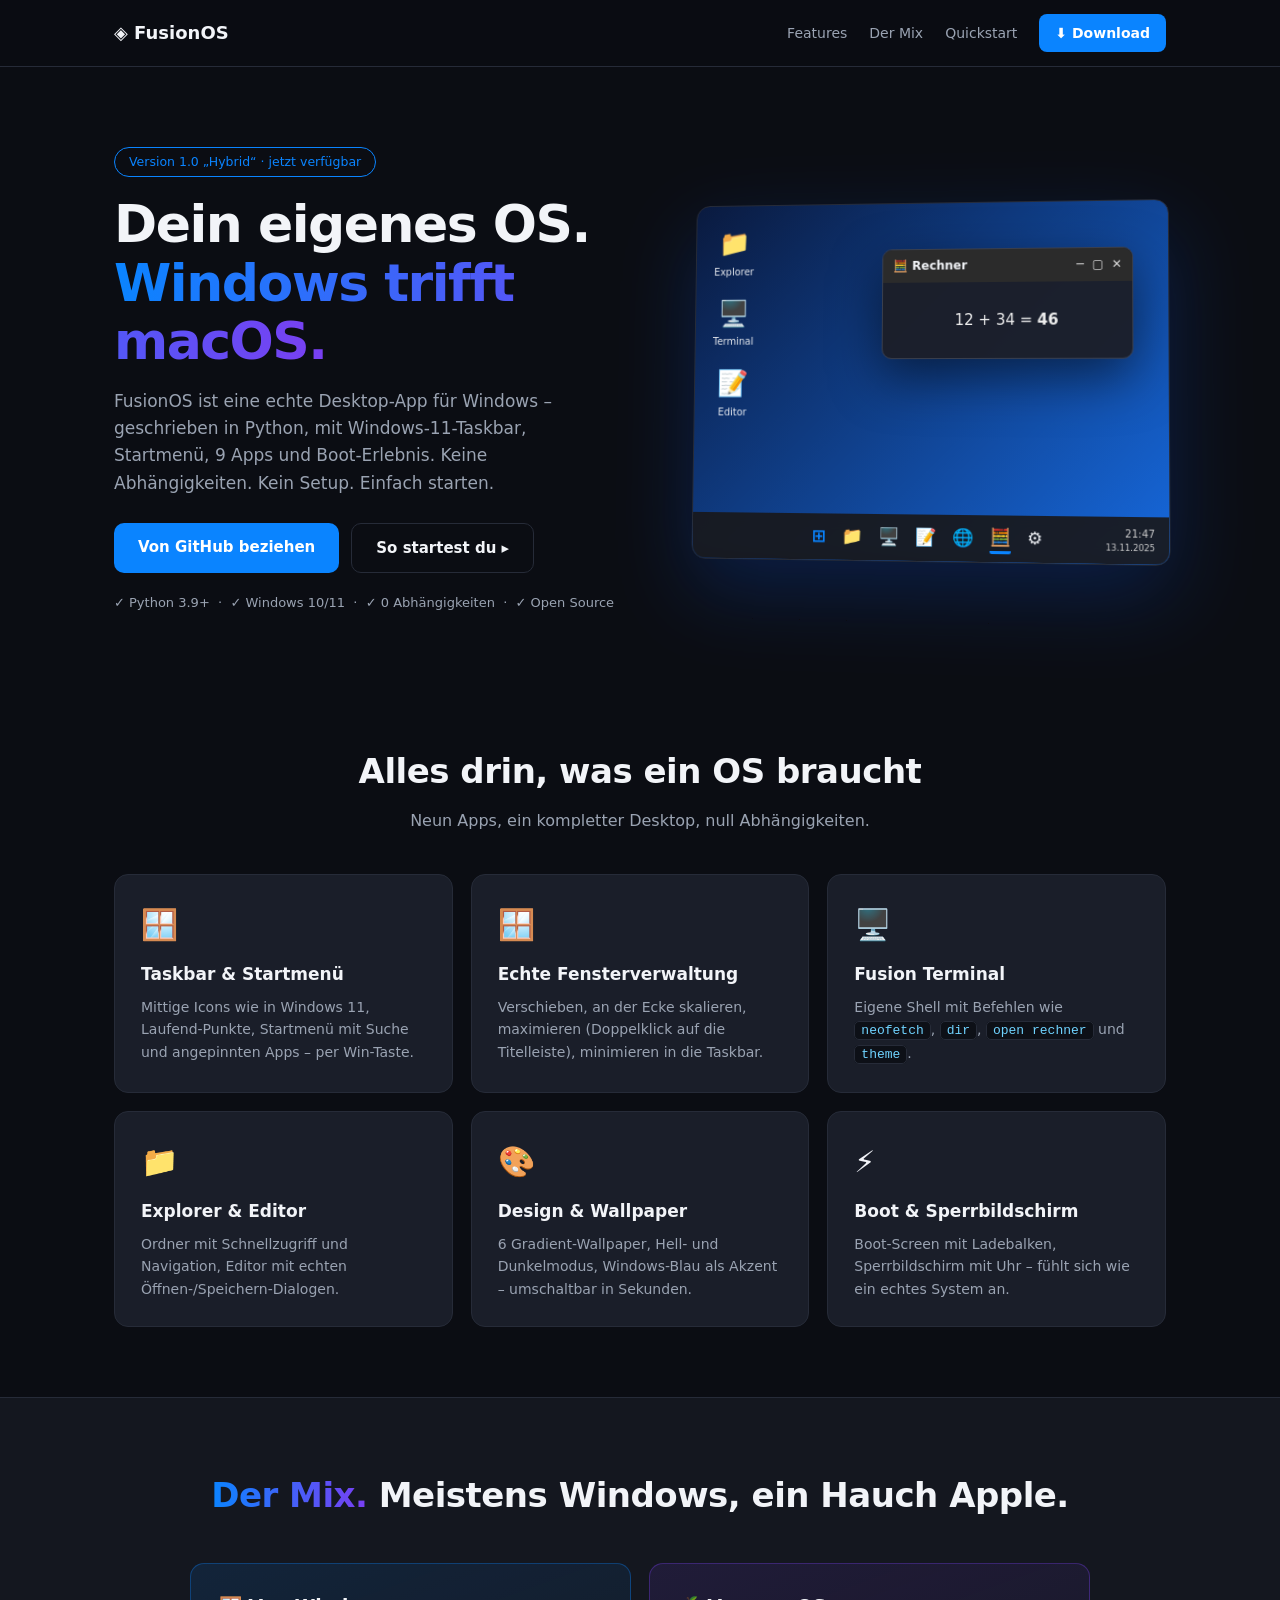
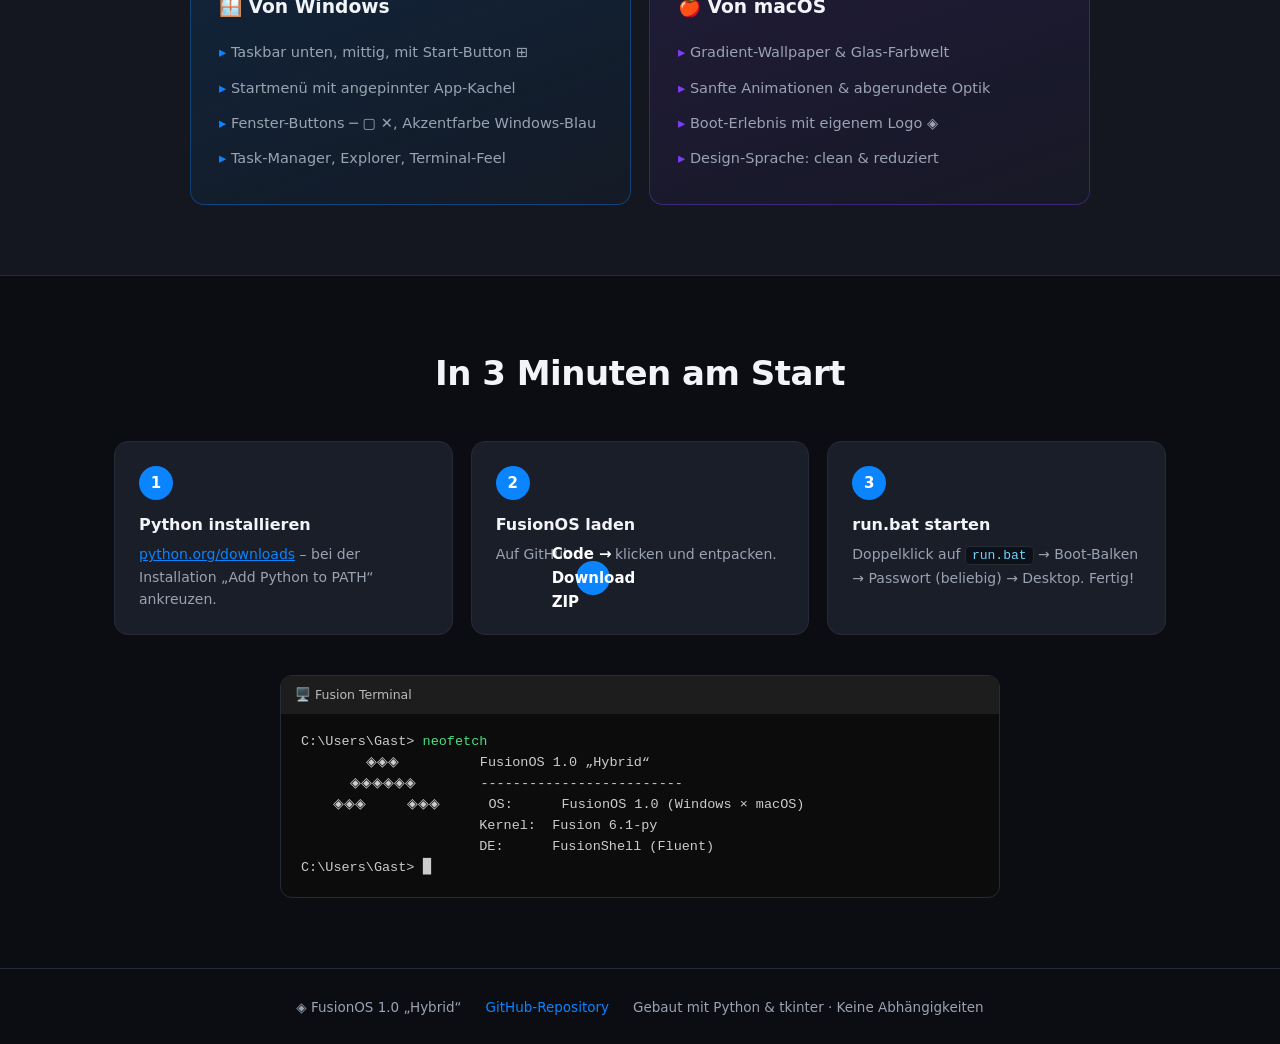
==== website/index.html @ d63529d0 "FusionOS 2.0: Native Python-Desktop-App (Windows 11 Stil) mit 9 Apps Co-authored-by: kevindepro10-co" ====
<!DOCTYPE html>
<html lang="de">
<head>
<meta charset="UTF-8">
<meta name="viewport" content="width=device-width, initial-scale=1.0">
<title>FusionOS – Dein OS. Windows trifft macOS.</title>
<meta name="description" content="FusionOS 1.0 Hybrid – dein eigenes Desktop-OS als Python-App für Windows. Windows 11 trifft macOS. Kostenlos, ohne Abhängigkeiten.">
<link rel="stylesheet" href="style.css">
<link rel="icon" href="data:image/svg+xml,<svg xmlns='http://www.w3.org/2000/svg' viewBox='0 0 100 100'><text y='.9em' font-size='90'>◈</text></svg>">
</head>
<body>

<nav>
  <div class="nav-inner">
    <span class="logo">◈ FusionOS</span>
    <div class="nav-links">
      <a href="#features">Features</a>
      <a href="#mix">Der Mix</a>
      <a href="#start">Quickstart</a>
      <a class="nav-cta" href="https://github.com/kevindepro10-cool/-FusionOS">⬇ Download</a>
    </div>
  </div>
</nav>

<header class="hero">
  <div class="hero-text">
    <div class="badge">Version 1.0 „Hybrid“ · jetzt verfügbar</div>
    <h1>Dein eigenes OS.<br><span class="gradient-text">Windows trifft macOS.</span></h1>
    <p class="sub">FusionOS ist eine echte Desktop-App für Windows – geschrieben in Python,
       mit Windows-11-Taskbar, Startmenü, 9 Apps und Boot-Erlebnis.
       Keine Abhängigkeiten. Kein Setup. Einfach starten.</p>
    <div class="cta-row">
      <a class="cta primary" href="https://github.com/kevindepro10-cool/-FusionOS">Von GitHub beziehen</a>
      <a class="cta ghost" href="#start">So startest du ▸</a>
    </div>
    <div class="hero-meta">✓ Python 3.9+ &nbsp;·&nbsp; ✓ Windows 10/11 &nbsp;·&nbsp; ✓ 0 Abhängigkeiten &nbsp;·&nbsp; ✓ Open Source</div>
  </div>

  <!-- CSS-Mockup des Desktops -->
  <div class="mockup">
    <div class="mock-desktop">
      <div class="mock-icons">
        <span>📁<i>Explorer</i></span><span>🖥️<i>Terminal</i></span><span>📝<i>Editor</i></span>
      </div>
      <div class="mock-window">
        <div class="mock-title"><b>🧮 Rechner</b><span class="mock-btns"><u>─</u><u>▢</u><u class="red">✕</u></span></div>
        <div class="mock-body">12 + 34 = <b>46</b></div>
      </div>
      <div class="mock-taskbar">
        <span class="mock-start">⊞</span>
        <span>📁</span><span>🖥️</span><span>📝</span><span>🌐</span><span class="running">🧮</span><span>⚙️</span>
        <span class="mock-clock">21:47<br><small>13.11.2025</small></span>
      </div>
    </div>
  </div>
</header>

<section id="features">
  <h2>Alles drin, was ein OS braucht</h2>
  <p class="section-sub">Neun Apps, ein kompletter Desktop, null Abhängigkeiten.</p>
  <div class="cards">
    <div class="card"><span>🪟</span><h3>Taskbar & Startmenü</h3><p>Mittige Icons wie in Windows 11, Laufend-Punkte, Startmenü mit Suche und angepinnten Apps – per Win-Taste.</p></div>
    <div class="card"><span>🪟</span><h3>Echte Fensterverwaltung</h3><p>Verschieben, an der Ecke skalieren, maximieren (Doppelklick auf die Titelleiste), minimieren in die Taskbar.</p></div>
    <div class="card"><span>🖥️</span><h3>Fusion Terminal</h3><p>Eigene Shell mit Befehlen wie <code>neofetch</code>, <code>dir</code>, <code>open rechner</code> und <code>theme</code>.</p></div>
    <div class="card"><span>📁</span><h3>Explorer & Editor</h3><p>Ordner mit Schnellzugriff und Navigation, Editor mit echten Öffnen-/Speichern-Dialogen.</p></div>
    <div class="card"><span>🎨</span><h3>Design & Wallpaper</h3><p>6 Gradient-Wallpaper, Hell- und Dunkelmodus, Windows-Blau als Akzent – umschaltbar in Sekunden.</p></div>
    <div class="card"><span>⚡</span><h3>Boot & Sperrbildschirm</h3><p>Boot-Screen mit Ladebalken, Sperrbildschirm mit Uhr – fühlt sich wie ein echtes System an.</p></div>
  </div>
</section>

<section id="mix" class="mix">
  <h2><span class="gradient-text">Der Mix.</span> Meistens Windows, ein Hauch Apple.</h2>
  <div class="mix-grid">
    <div class="mix-col win">
      <h3>🪟 Von Windows</h3>
      <ul>
        <li>Taskbar unten, mittig, mit Start-Button ⊞</li>
        <li>Startmenü mit angepinnter App-Kachel</li>
        <li>Fenster-Buttons ─ ▢ ✕, Akzentfarbe Windows-Blau</li>
        <li>Task-Manager, Explorer, Terminal-Feel</li>
      </ul>
    </div>
    <div class="mix-col mac">
      <h3>🍎 Von macOS</h3>
      <ul>
        <li>Gradient-Wallpaper & Glas-Farbwelt</li>
        <li>Sanfte Animationen & abgerundete Optik</li>
        <li>Boot-Erlebnis mit eigenem Logo ◈</li>
        <li>Design-Sprache: clean & reduziert</li>
      </ul>
    </div>
  </div>
</section>

<section id="start">
  <h2>In 3 Minuten am Start</h2>
  <div class="steps">
    <div class="step"><b>1</b><h3>Python installieren</h3><p><a href="https://www.python.org/downloads/">python.org/downloads</a> – bei der Installation „Add Python to PATH“ ankreuzen.</p></div>
    <div class="step"><b>2</b><h3>FusionOS laden</h3><p>Auf GitHub <b>Code → Download ZIP</b> klicken und entpacken.</p></div>
    <div class="step"><b>3</b><h3>run.bat starten</h3><p>Doppelklick auf <code>run.bat</code> → Boot-Balken → Passwort (beliebig) → Desktop. Fertig!</p></div>
  </div>
  <div class="terminal-demo">
    <div class="td-title">🖥️ Fusion Terminal</div>
    <pre>C:\Users\Gast&gt; <span class="green">neofetch</span>
        ◈◈◈          FusionOS 1.0 „Hybrid“
      ◈◈◈◈◈◈        -------------------------
    ◈◈◈     ◈◈◈      OS:      FusionOS 1.0 (Windows × macOS)
                      Kernel:  Fusion 6.1-py
                      DE:      FusionShell (Fluent)
C:\Users\Gast&gt; <span class="cursor">▊</span></pre>
  </div>
</section>

<footer>
  <span>◈ FusionOS 1.0 „Hybrid“</span>
  <a href="https://github.com/kevindepro10-cool/-FusionOS">GitHub-Repository</a>
  <span>Gebaut mit Python & tkinter · Keine Abhängigkeiten</span>
</footer>

</body>
</html>
---- website/style.css ----
/* FusionOS – Vorstell-Webseite */

:root {
  --accent: #0a84ff;
  --accent2: #7a3ff2;
  --bg: #0b0d13;
  --panel: #14171f;
  --card: #1a1e29;
  --text: #f2f4f8;
  --dim: #9aa3b2;
  --border: #262b38;
}

* { margin: 0; padding: 0; box-sizing: border-box; }

html { scroll-behavior: smooth; }

body {
  font-family: "Segoe UI", system-ui, sans-serif;
  background: var(--bg);
  color: var(--text);
  line-height: 1.6;
}

h2 { font-size: 34px; text-align: center; letter-spacing: -0.5px; }
.gradient-text {
  background: linear-gradient(90deg, var(--accent), var(--accent2));
  -webkit-background-clip: text; background-clip: text; color: transparent;
}

/* ---------- Nav ---------- */
nav {
  position: sticky; top: 0; z-index: 50;
  background: rgba(11, 13, 19, 0.85); backdrop-filter: blur(14px);
  border-bottom: 1px solid var(--border);
}
.nav-inner {
  max-width: 1100px; margin: 0 auto; padding: 14px 24px;
  display: flex; align-items: center; justify-content: space-between;
}
.logo { font-weight: 700; font-size: 18px; }
.nav-links { display: flex; gap: 22px; align-items: center; }
.nav-links a { color: var(--dim); text-decoration: none; font-size: 14px; }
.nav-links a:hover { color: var(--text); }
.nav-cta {
  background: var(--accent); color: #fff !important;
  padding: 8px 16px; border-radius: 8px; font-weight: 600;
}

/* ---------- Hero ---------- */
.hero {
  max-width: 1100px; margin: 0 auto; padding: 80px 24px 60px;
  display: grid; grid-template-columns: 1.1fr 1fr; gap: 48px; align-items: center;
}
.badge {
  display: inline-block; font-size: 12.5px; color: var(--accent);
  border: 1px solid var(--accent); border-radius: 999px; padding: 4px 14px; margin-bottom: 18px;
}
.hero h1 { font-size: 52px; line-height: 1.12; letter-spacing: -1.5px; }
.sub { color: var(--dim); margin: 18px 0 26px; font-size: 17px; max-width: 480px; }
.cta-row { display: flex; gap: 12px; flex-wrap: wrap; }
.cta {
  padding: 12px 24px; border-radius: 10px; text-decoration: none;
  font-weight: 600; font-size: 15px;
}
.cta.primary { background: var(--accent); color: #fff; }
.cta.primary:hover { filter: brightness(1.12); }
.cta.ghost { border: 1px solid var(--border); color: var(--text); }
.cta.ghost:hover { background: var(--card); }
.hero-meta { margin-top: 20px; color: var(--dim); font-size: 13px; }

/* ---------- Desktop-Mockup ---------- */
.mockup { perspective: 1200px; }
.mock-desktop {
  position: relative; height: 360px; border-radius: 14px; overflow: hidden;
  background: linear-gradient(135deg, #0a1a3f, #1668dc);
  border: 1px solid var(--border);
  box-shadow: 0 30px 80px rgba(10, 60, 160, 0.35);
  transform: rotateY(-6deg) rotateX(3deg);
}
.mock-icons { position: absolute; top: 18px; left: 18px; display: flex; flex-direction: column; gap: 14px; }
.mock-icons span { font-size: 26px; text-align: center; }
.mock-icons i { display: block; font-style: normal; font-size: 10px; color: #fff; opacity: 0.9; }
.mock-window {
  position: absolute; top: 46px; right: 34px; width: 250px;
  background: rgba(28, 30, 40, 0.95); border: 1px solid #3a3f4d; border-radius: 10px;
  box-shadow: 0 18px 50px rgba(0, 0, 0, 0.5); overflow: hidden;
}
.mock-title {
  display: flex; justify-content: space-between; align-items: center;
  background: #2b2b2b; padding: 7px 10px; font-size: 12px;
}
.mock-btns u { text-decoration: none; margin-left: 8px; color: #ddd; }
.mock-btns .red:hover { color: #ff5f57; }
.mock-body { padding: 26px 14px; color: #eee; font-size: 15px; text-align: center; }
.mock-taskbar {
  position: absolute; bottom: 0; left: 0; right: 0; height: 46px;
  background: rgba(24, 24, 28, 0.92); backdrop-filter: blur(8px);
  display: flex; align-items: center; justify-content: center; gap: 16px;
  font-size: 17px;
}
.mock-start { color: var(--accent); font-weight: 700; }
.mock-taskbar .running { border-bottom: 3px solid var(--accent); border-radius: 2px; }
.mock-clock { position: absolute; right: 14px; font-size: 10px; color: #ccc; text-align: right; line-height: 1.3; }

/* ---------- Features ---------- */
section { max-width: 1100px; margin: 0 auto; padding: 70px 24px; }
.section-sub { text-align: center; color: var(--dim); margin: 10px 0 40px; }
.cards { display: grid; grid-template-columns: repeat(3, 1fr); gap: 18px; }
.card {
  background: var(--card); border: 1px solid var(--border); border-radius: 14px;
  padding: 26px; transition: transform 0.18s, border-color 0.18s;
}
.card:hover { transform: translateY(-4px); border-color: var(--accent); }
.card span { font-size: 30px; }
.card h3 { margin: 12px 0 8px; font-size: 17px; }
.card p { color: var(--dim); font-size: 14px; }
.card code, .step code, .terminal-demo code {
  background: #0d1017; border: 1px solid var(--border); border-radius: 5px;
  padding: 1px 6px; font-family: Consolas, monospace; font-size: 13px; color: #6fd3ff;
}

/* ---------- Mix ---------- */
.mix { background: var(--panel); border-block: 1px solid var(--border); max-width: none; }
.mix h2 { margin-bottom: 40px; }
.mix-grid { display: grid; grid-template-columns: 1fr 1fr; gap: 18px; max-width: 900px; margin: 0 auto; }
.mix-col { border-radius: 14px; padding: 28px; }
.mix-col.win { background: linear-gradient(160deg, rgba(10, 132, 255, 0.12), rgba(10, 132, 255, 0.03)); border: 1px solid rgba(10, 132, 255, 0.35); }
.mix-col.mac { background: linear-gradient(160deg, rgba(122, 63, 242, 0.12), rgba(122, 63, 242, 0.03)); border: 1px solid rgba(122, 63, 242, 0.35); }
.mix-col h3 { margin-bottom: 14px; }
.mix-col ul { list-style: none; }
.mix-col li { padding: 6px 0; color: var(--dim); font-size: 14.5px; }
.mix-col li::before { content: "▸ "; color: var(--accent); }
.mix-col.mac li::before { color: var(--accent2); }

/* ---------- Quickstart ---------- */
.steps { display: grid; grid-template-columns: repeat(3, 1fr); gap: 18px; margin: 40px 0; }
.step { background: var(--card); border: 1px solid var(--border); border-radius: 14px; padding: 24px; }
.step b {
  display: inline-flex; width: 34px; height: 34px; border-radius: 50%;
  background: var(--accent); color: #fff; align-items: center; justify-content: center;
  font-size: 15px; margin-bottom: 12px;
}
.step h3 { font-size: 16px; margin-bottom: 6px; }
.step p { color: var(--dim); font-size: 14px; }
.step a { color: var(--accent); }

.terminal-demo {
  background: #0c0c0c; border: 1px solid var(--border); border-radius: 12px;
  overflow: hidden; max-width: 720px; margin: 0 auto;
}
.td-title { background: #1d1d1d; padding: 9px 14px; font-size: 12.5px; color: #bbb; }
.terminal-demo pre {
  padding: 18px 20px; font-family: Consolas, monospace; font-size: 13.5px;
  color: #ccc; line-height: 1.55; overflow-x: auto;
}
.green { color: #4ade80; }
.cursor { animation: blink 1s steps(1) infinite; }
@keyframes blink { 50% { opacity: 0; } }

/* ---------- Footer ---------- */
footer {
  border-top: 1px solid var(--border); padding: 28px 24px;
  display: flex; gap: 24px; justify-content: center; flex-wrap: wrap;
  color: var(--dim); font-size: 13.5px;
}
footer a { color: var(--accent); text-decoration: none; }

@media (max-width: 900px) {
  .hero { grid-template-columns: 1fr; padding-top: 50px; }
  .hero h1 { font-size: 38px; }
  .cards, .steps { grid-template-columns: 1fr; }
  .mix-grid { grid-template-columns: 1fr; }
  .mock-desktop { transform: none; }
}
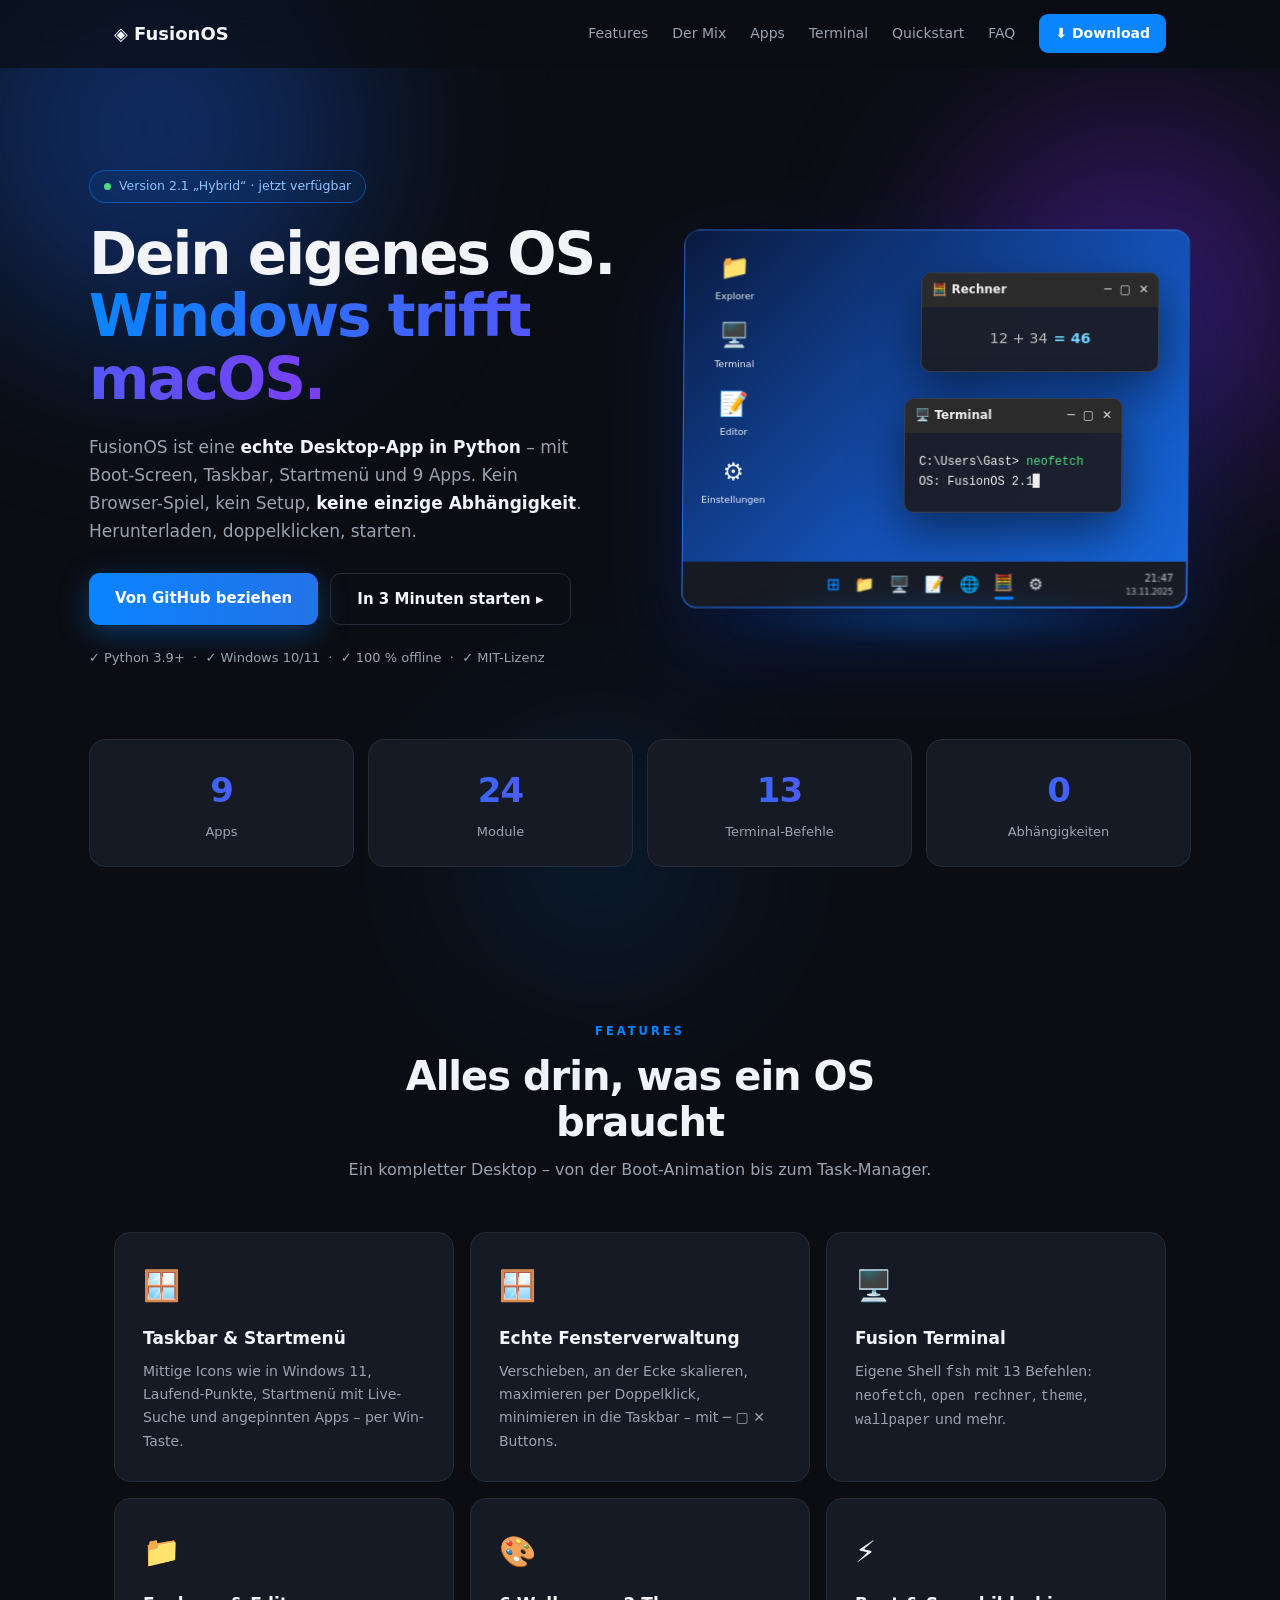
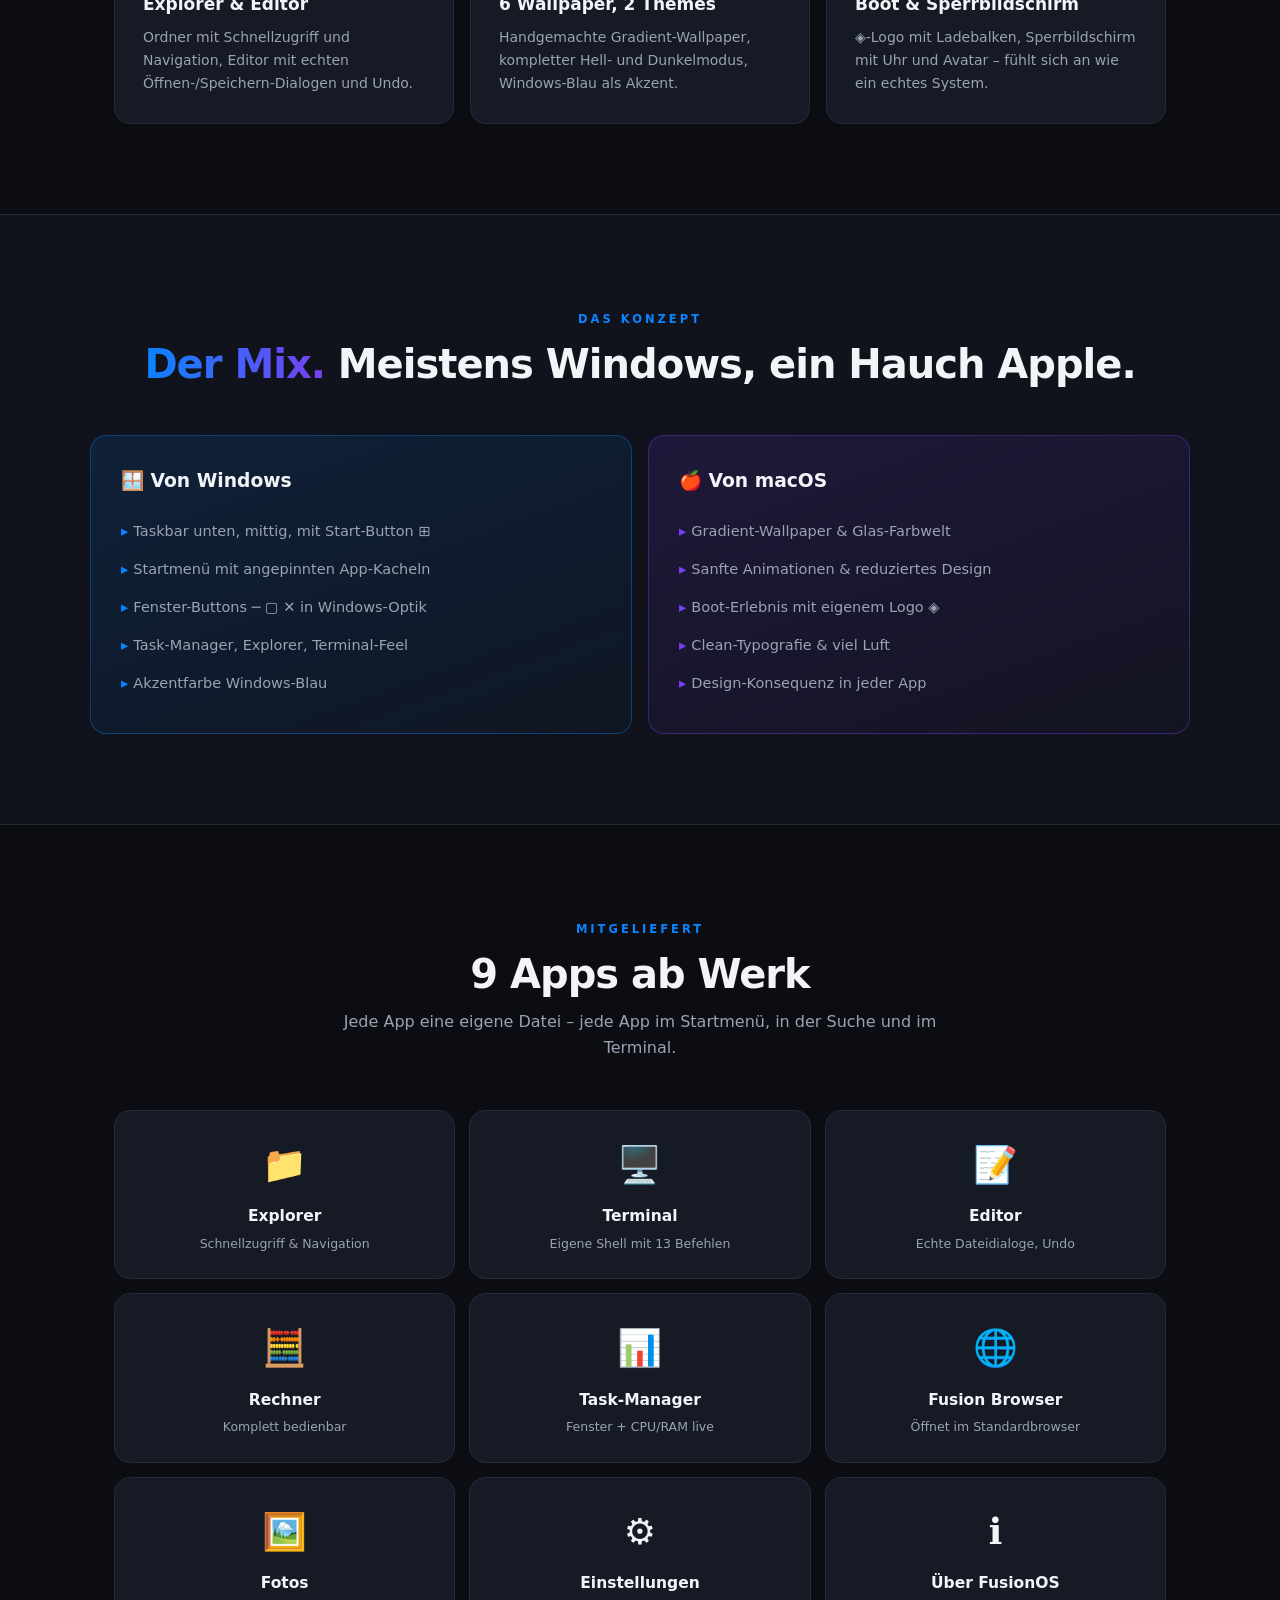
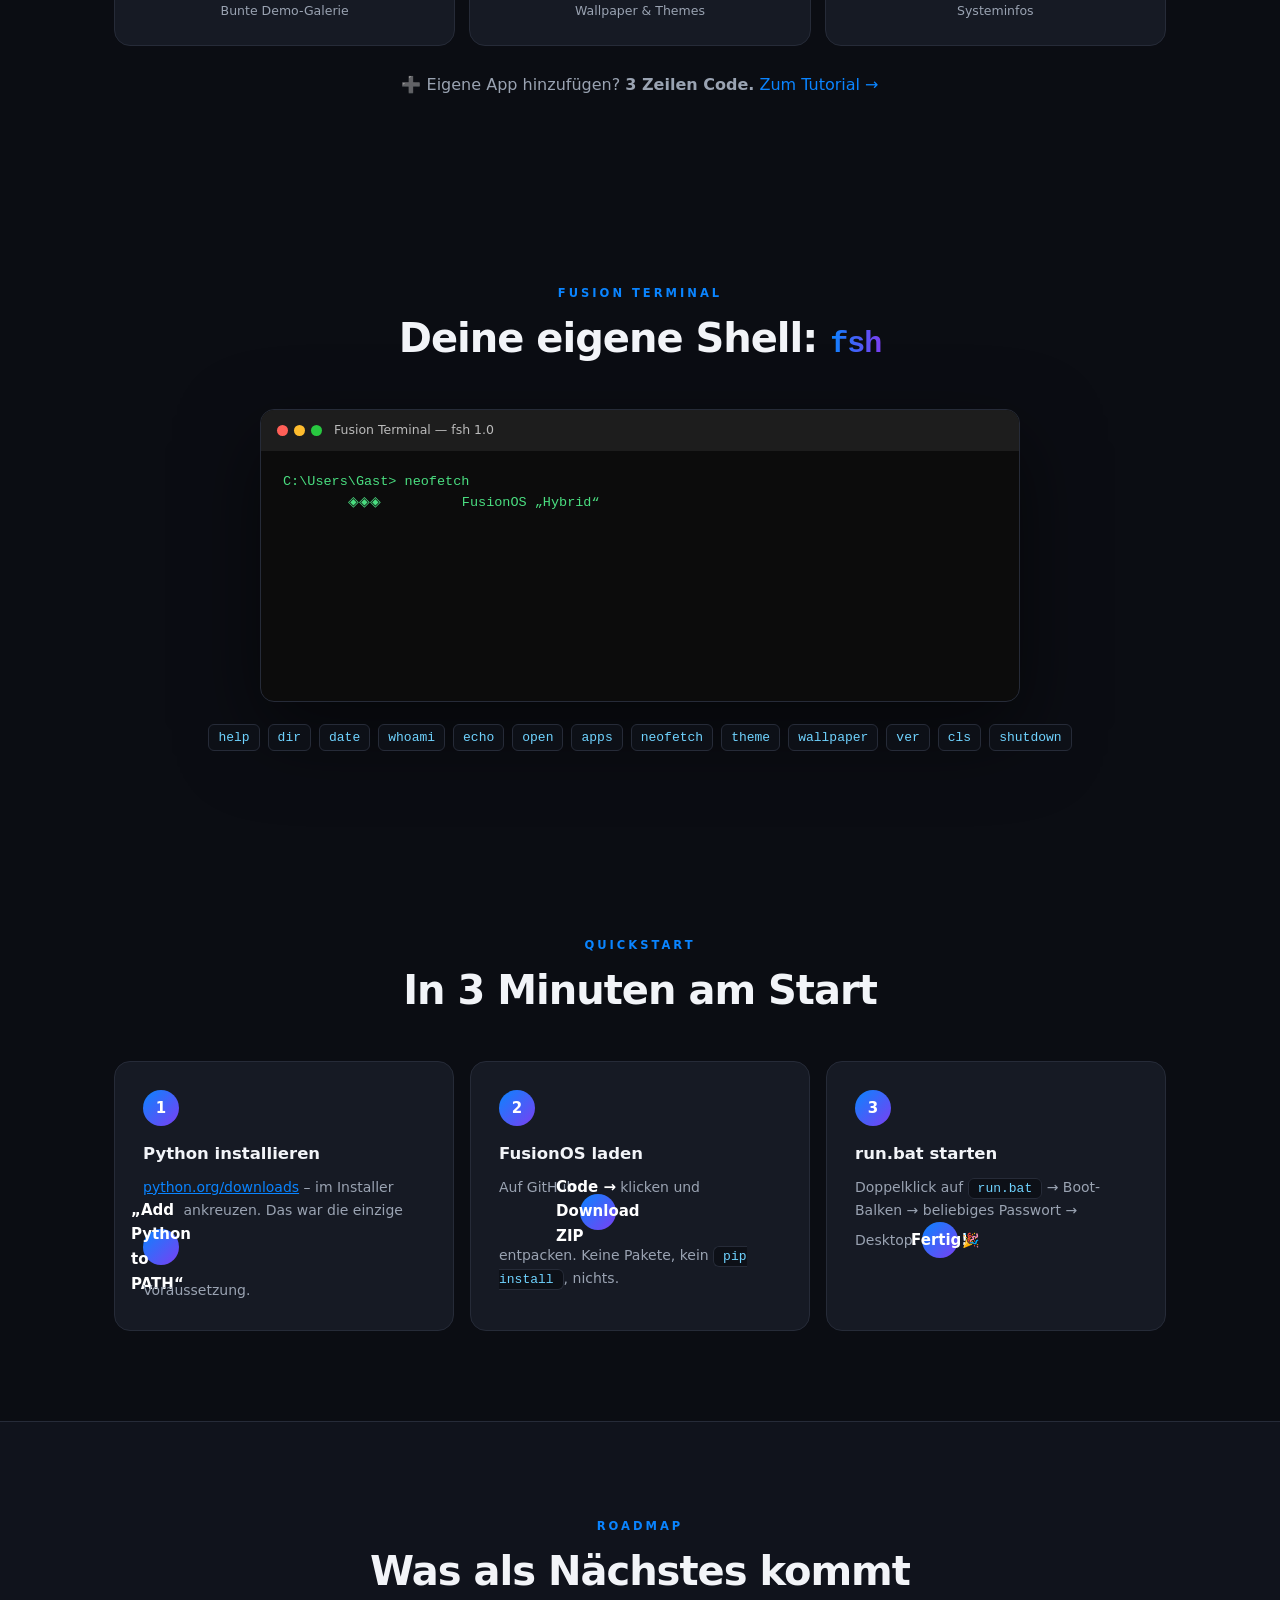
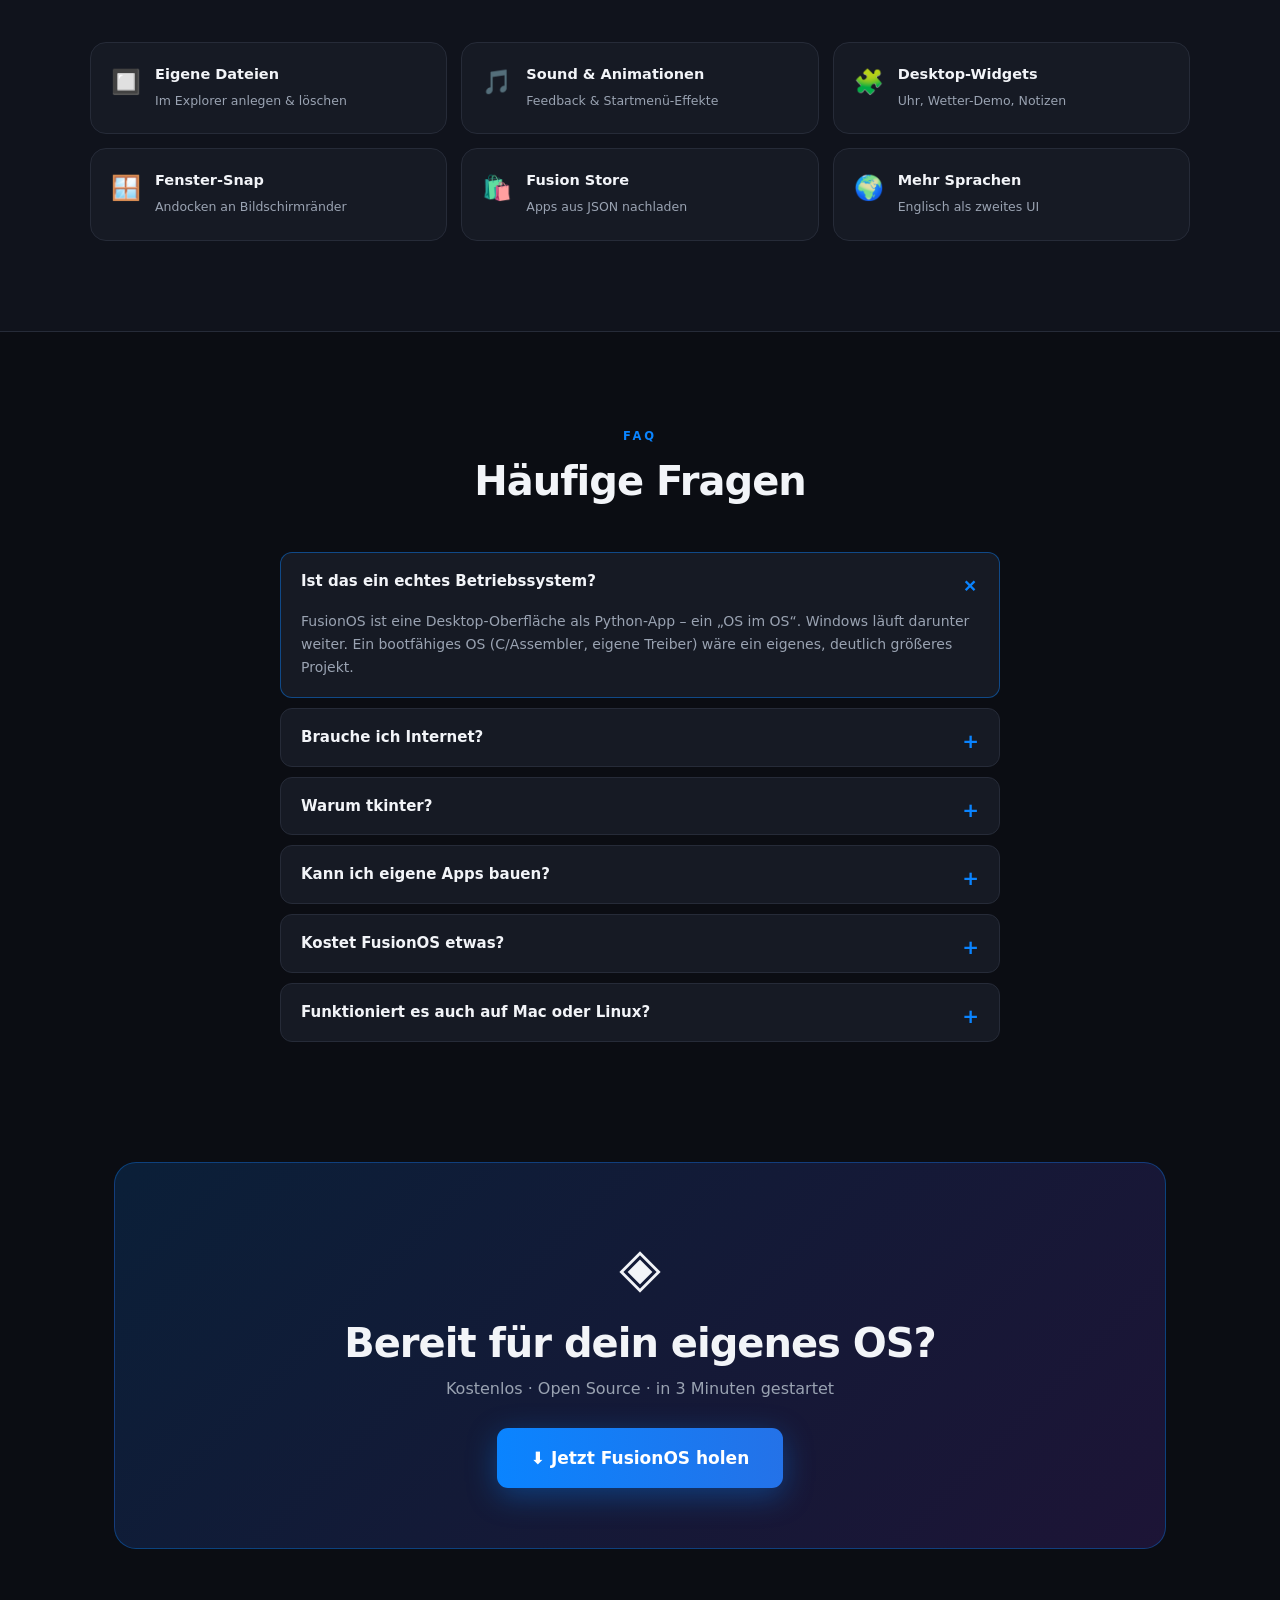
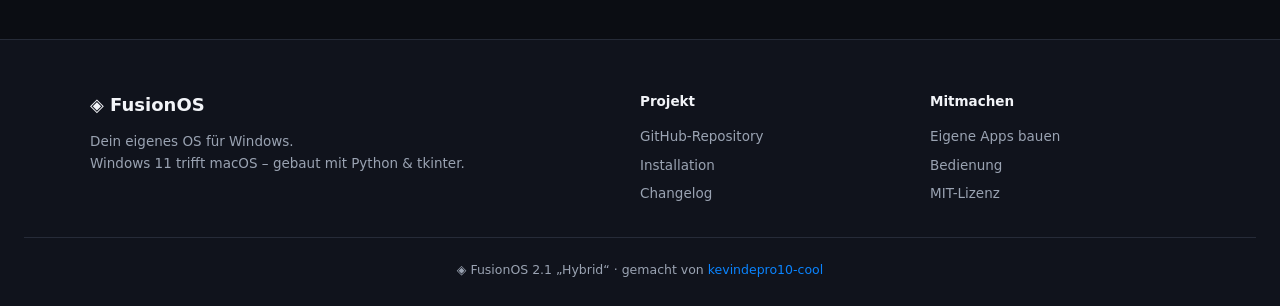
==== commit 2dcbe1e5: "Website 2.0: Animierte Landing-Page mit Terminal-Tipp-Effekt, App-Galerie, Roadmap, FAQ & Mobile-Men" ====
--- a/website/index.html
+++ b/website/index.html
@@ -4,118 +4,261 @@
 <meta charset="UTF-8">
 <meta name="viewport" content="width=device-width, initial-scale=1.0">
 <title>FusionOS – Dein OS. Windows trifft macOS.</title>
-<meta name="description" content="FusionOS 1.0 Hybrid – dein eigenes Desktop-OS als Python-App für Windows. Windows 11 trifft macOS. Kostenlos, ohne Abhängigkeiten.">
+<meta name="description" content="FusionOS 2.1 Hybrid – dein eigenes Desktop-OS als Python-App für Windows. Windows 11 trifft macOS. 9 Apps, 0 Abhängigkeiten, Open Source.">
+<meta property="og:title" content="FusionOS – Dein OS. Windows trifft macOS.">
+<meta property="og:description" content="Echte Desktop-App in Python: Boot-Screen, Taskbar, Startmenü, 9 Apps. Keine Abhängigkeiten.">
+<meta property="og:type" content="website">
 <link rel="stylesheet" href="style.css">
 <link rel="icon" href="data:image/svg+xml,<svg xmlns='http://www.w3.org/2000/svg' viewBox='0 0 100 100'><text y='.9em' font-size='90'>◈</text></svg>">
 </head>
 <body>
 
-<nav>
+<!-- ================= NAV ================= -->
+<nav id="nav">
   <div class="nav-inner">
-    <span class="logo">◈ FusionOS</span>
-    <div class="nav-links">
+    <a class="logo" href="#top">◈ FusionOS</a>
+    <div class="nav-links" id="nav-links">
       <a href="#features">Features</a>
       <a href="#mix">Der Mix</a>
+      <a href="#apps">Apps</a>
+      <a href="#terminal">Terminal</a>
       <a href="#start">Quickstart</a>
-      <a class="nav-cta" href="https://github.com/kevindepro10-cool/-FusionOS">⬇ Download</a>
-    </div>
+      <a href="#faq">FAQ</a>
+      <a class="nav-cta" href="https://github.com/kevindepro10-cool/FusionOS">⬇ Download</a>
+    </div>
+    <button class="burger" id="burger" aria-label="Menü"><span></span><span></span><span></span></button>
   </div>
 </nav>
 
-<header class="hero">
-  <div class="hero-text">
-    <div class="badge">Version 1.0 „Hybrid“ · jetzt verfügbar</div>
-    <h1>Dein eigenes OS.<br><span class="gradient-text">Windows trifft macOS.</span></h1>
-    <p class="sub">FusionOS ist eine echte Desktop-App für Windows – geschrieben in Python,
-       mit Windows-11-Taskbar, Startmenü, 9 Apps und Boot-Erlebnis.
-       Keine Abhängigkeiten. Kein Setup. Einfach starten.</p>
-    <div class="cta-row">
-      <a class="cta primary" href="https://github.com/kevindepro10-cool/-FusionOS">Von GitHub beziehen</a>
-      <a class="cta ghost" href="#start">So startest du ▸</a>
-    </div>
-    <div class="hero-meta">✓ Python 3.9+ &nbsp;·&nbsp; ✓ Windows 10/11 &nbsp;·&nbsp; ✓ 0 Abhängigkeiten &nbsp;·&nbsp; ✓ Open Source</div>
-  </div>
-
-  <!-- CSS-Mockup des Desktops -->
-  <div class="mockup">
-    <div class="mock-desktop">
-      <div class="mock-icons">
-        <span>📁<i>Explorer</i></span><span>🖥️<i>Terminal</i></span><span>📝<i>Editor</i></span>
+<!-- ================= HERO ================= -->
+<header class="hero" id="top">
+  <div class="orb orb-1"></div>
+  <div class="orb orb-2"></div>
+  <div class="orb orb-3"></div>
+  <div class="hero-grid">
+    <div class="hero-text">
+      <div class="badge"><span class="badge-dot"></span> Version 2.1 „Hybrid“ · jetzt verfügbar</div>
+      <h1>Dein eigenes OS.<br><span class="gradient-text">Windows trifft macOS.</span></h1>
+      <p class="sub">FusionOS ist eine <b>echte Desktop-App in Python</b> – mit Boot-Screen,
+         Taskbar, Startmenü und 9 Apps. Kein Browser-Spiel, kein Setup,
+         <b>keine einzige Abhängigkeit</b>. Herunterladen, doppelklicken, starten.</p>
+      <div class="cta-row">
+        <a class="cta primary" href="https://github.com/kevindepro10-cool/FusionOS">Von GitHub beziehen</a>
+        <a class="cta ghost" href="#start">In 3 Minuten starten ▸</a>
       </div>
-      <div class="mock-window">
-        <div class="mock-title"><b>🧮 Rechner</b><span class="mock-btns"><u>─</u><u>▢</u><u class="red">✕</u></span></div>
-        <div class="mock-body">12 + 34 = <b>46</b></div>
+      <div class="hero-meta">✓ Python 3.9+ &nbsp;·&nbsp; ✓ Windows 10/11 &nbsp;·&nbsp; ✓ 100 % offline &nbsp;·&nbsp; ✓ MIT-Lizenz</div>
+    </div>
+
+    <div class="hero-visual">
+      <div class="mock-desktop tilt">
+        <div class="mock-icons">
+          <span>📁<i>Explorer</i></span><span>🖥️<i>Terminal</i></span><span>📝<i>Editor</i></span><span>⚙️<i>Einstellungen</i></span>
+        </div>
+        <div class="mock-window mw-1">
+          <div class="mock-title"><b>🧮 Rechner</b><span class="mock-btns"><u>─</u><u>▢</u><u class="red">✕</u></span></div>
+          <div class="mock-body"><span class="mock-num">12 + 34</span><b class="mock-result">= 46</b></div>
+        </div>
+        <div class="mock-window mw-2">
+          <div class="mock-title"><b>🖥️ Terminal</b><span class="mock-btns"><u>─</u><u>▢</u><u class="red">✕</u></span></div>
+          <div class="mock-body mono">C:\Users\Gast&gt; <span class="green">neofetch</span><br>OS: FusionOS 2.1<span class="cursor">▊</span></div>
+        </div>
+        <div class="mock-taskbar">
+          <span class="mock-start">⊞</span>
+          <span>📁</span><span>🖥️</span><span>📝</span><span>🌐</span><span class="running">🧮</span><span>⚙️</span>
+          <span class="mock-clock">21:47<br><small>13.11.2025</small></span>
+        </div>
       </div>
-      <div class="mock-taskbar">
-        <span class="mock-start">⊞</span>
-        <span>📁</span><span>🖥️</span><span>📝</span><span>🌐</span><span class="running">🧮</span><span>⚙️</span>
-        <span class="mock-clock">21:47<br><small>13.11.2025</small></span>
-      </div>
-    </div>
+      <div class="mock-shadow"></div>
+    </div>
+  </div>
+
+  <div class="stats reveal">
+    <div class="stat"><b data-count="9">0</b><span>Apps</span></div>
+    <div class="stat"><b data-count="24">0</b><span>Module</span></div>
+    <div class="stat"><b data-count="13">0</b><span>Terminal-Befehle</span></div>
+    <div class="stat"><b>0</b><span>Abhängigkeiten</span></div>
   </div>
 </header>
 
+<!-- ================= FEATURES ================= -->
 <section id="features">
-  <h2>Alles drin, was ein OS braucht</h2>
-  <p class="section-sub">Neun Apps, ein kompletter Desktop, null Abhängigkeiten.</p>
+  <div class="section-head reveal">
+    <div class="kicker">FEATURES</div>
+    <h2>Alles drin, was ein OS braucht</h2>
+    <p>Ein kompletter Desktop – von der Boot-Animation bis zum Task-Manager.</p>
+  </div>
   <div class="cards">
-    <div class="card"><span>🪟</span><h3>Taskbar & Startmenü</h3><p>Mittige Icons wie in Windows 11, Laufend-Punkte, Startmenü mit Suche und angepinnten Apps – per Win-Taste.</p></div>
-    <div class="card"><span>🪟</span><h3>Echte Fensterverwaltung</h3><p>Verschieben, an der Ecke skalieren, maximieren (Doppelklick auf die Titelleiste), minimieren in die Taskbar.</p></div>
-    <div class="card"><span>🖥️</span><h3>Fusion Terminal</h3><p>Eigene Shell mit Befehlen wie <code>neofetch</code>, <code>dir</code>, <code>open rechner</code> und <code>theme</code>.</p></div>
-    <div class="card"><span>📁</span><h3>Explorer & Editor</h3><p>Ordner mit Schnellzugriff und Navigation, Editor mit echten Öffnen-/Speichern-Dialogen.</p></div>
-    <div class="card"><span>🎨</span><h3>Design & Wallpaper</h3><p>6 Gradient-Wallpaper, Hell- und Dunkelmodus, Windows-Blau als Akzent – umschaltbar in Sekunden.</p></div>
-    <div class="card"><span>⚡</span><h3>Boot & Sperrbildschirm</h3><p>Boot-Screen mit Ladebalken, Sperrbildschirm mit Uhr – fühlt sich wie ein echtes System an.</p></div>
-  </div>
-</section>
-
+    <div class="card reveal"><span>🪟</span><h3>Taskbar & Startmenü</h3><p>Mittige Icons wie in Windows 11, Laufend-Punkte, Startmenü mit Live-Suche und angepinnten Apps – per Win-Taste.</p></div>
+    <div class="card reveal"><span>🪟</span><h3>Echte Fensterverwaltung</h3><p>Verschieben, an der Ecke skalieren, maximieren per Doppelklick, minimieren in die Taskbar – mit ─ ▢ ✕ Buttons.</p></div>
+    <div class="card reveal"><span>🖥️</span><h3>Fusion Terminal</h3><p>Eigene Shell <code>fsh</code> mit 13 Befehlen: <code>neofetch</code>, <code>open rechner</code>, <code>theme</code>, <code>wallpaper</code> und mehr.</p></div>
+    <div class="card reveal"><span>📁</span><h3>Explorer & Editor</h3><p>Ordner mit Schnellzugriff und Navigation, Editor mit echten Öffnen-/Speichern-Dialogen und Undo.</p></div>
+    <div class="card reveal"><span>🎨</span><h3>6 Wallpaper, 2 Themes</h3><p>Handgemachte Gradient-Wallpaper, kompletter Hell- und Dunkelmodus, Windows-Blau als Akzent.</p></div>
+    <div class="card reveal"><span>⚡</span><h3>Boot & Sperrbildschirm</h3><p>◈-Logo mit Ladebalken, Sperrbildschirm mit Uhr und Avatar – fühlt sich an wie ein echtes System.</p></div>
+  </div>
+</section>
+
+<!-- ================= MIX ================= -->
 <section id="mix" class="mix">
-  <h2><span class="gradient-text">Der Mix.</span> Meistens Windows, ein Hauch Apple.</h2>
+  <div class="section-head reveal">
+    <div class="kicker">DAS KONZEPT</div>
+    <h2><span class="gradient-text">Der Mix.</span> Meistens Windows, ein Hauch Apple.</h2>
+  </div>
   <div class="mix-grid">
-    <div class="mix-col win">
+    <div class="mix-col win reveal">
       <h3>🪟 Von Windows</h3>
       <ul>
         <li>Taskbar unten, mittig, mit Start-Button ⊞</li>
-        <li>Startmenü mit angepinnter App-Kachel</li>
-        <li>Fenster-Buttons ─ ▢ ✕, Akzentfarbe Windows-Blau</li>
+        <li>Startmenü mit angepinnten App-Kacheln</li>
+        <li>Fenster-Buttons ─ ▢ ✕ in Windows-Optik</li>
         <li>Task-Manager, Explorer, Terminal-Feel</li>
+        <li>Akzentfarbe Windows-Blau</li>
       </ul>
     </div>
-    <div class="mix-col mac">
+    <div class="mix-col mac reveal">
       <h3>🍎 Von macOS</h3>
       <ul>
         <li>Gradient-Wallpaper & Glas-Farbwelt</li>
-        <li>Sanfte Animationen & abgerundete Optik</li>
+        <li>Sanfte Animationen & reduziertes Design</li>
         <li>Boot-Erlebnis mit eigenem Logo ◈</li>
-        <li>Design-Sprache: clean & reduziert</li>
+        <li>Clean-Typografie & viel Luft</li>
+        <li>Design-Konsequenz in jeder App</li>
       </ul>
     </div>
   </div>
 </section>
 
+<!-- ================= APPS ================= -->
+<section id="apps">
+  <div class="section-head reveal">
+    <div class="kicker">MITGELIEFERT</div>
+    <h2>9 Apps ab Werk</h2>
+    <p>Jede App eine eigene Datei – jede App im Startmenü, in der Suche und im Terminal.</p>
+  </div>
+  <div class="app-grid">
+    <div class="app-tile reveal"><span>📁</span><b>Explorer</b><i>Schnellzugriff & Navigation</i></div>
+    <div class="app-tile reveal"><span>🖥️</span><b>Terminal</b><i>Eigene Shell mit 13 Befehlen</i></div>
+    <div class="app-tile reveal"><span>📝</span><b>Editor</b><i>Echte Dateidialoge, Undo</i></div>
+    <div class="app-tile reveal"><span>🧮</span><b>Rechner</b><i>Komplett bedienbar</i></div>
+    <div class="app-tile reveal"><span>📊</span><b>Task-Manager</b><i>Fenster + CPU/RAM live</i></div>
+    <div class="app-tile reveal"><span>🌐</span><b>Fusion Browser</b><i>Öffnet im Standardbrowser</i></div>
+    <div class="app-tile reveal"><span>🖼️</span><b>Fotos</b><i>Bunte Demo-Galerie</i></div>
+    <div class="app-tile reveal"><span>⚙️</span><b>Einstellungen</b><i>Wallpaper & Themes</i></div>
+    <div class="app-tile reveal"><span>ℹ️</span><b>Über FusionOS</b><i>Systeminfos</i></div>
+  </div>
+  <p class="app-note reveal">➕ Eigene App hinzufügen? <b>3 Zeilen Code.</b> <a href="https://github.com/kevindepro10-cool/FusionOS/blob/main/docs/APPS_ENTWICKELN.md">Zum Tutorial →</a></p>
+</section>
+
+<!-- ================= TERMINAL ================= -->
+<section id="terminal" class="terminal-section">
+  <div class="section-head reveal">
+    <div class="kicker">FUSION TERMINAL</div>
+    <h2>Deine eigene Shell: <code class="big-code">fsh</code></h2>
+  </div>
+  <div class="terminal-demo reveal">
+    <div class="td-title"><span class="td-dots"><i></i><i></i><i></i></span> Fusion Terminal — fsh 1.0</div>
+    <pre id="term-out"></pre>
+  </div>
+  <div class="term-commands reveal">
+    <code>help</code><code>dir</code><code>date</code><code>whoami</code><code>echo</code><code>open</code><code>apps</code><code>neofetch</code><code>theme</code><code>wallpaper</code><code>ver</code><code>cls</code><code>shutdown</code>
+  </div>
+</section>
+
+<!-- ================= QUICKSTART ================= -->
 <section id="start">
-  <h2>In 3 Minuten am Start</h2>
+  <div class="section-head reveal">
+    <div class="kicker">QUICKSTART</div>
+    <h2>In 3 Minuten am Start</h2>
+  </div>
   <div class="steps">
-    <div class="step"><b>1</b><h3>Python installieren</h3><p><a href="https://www.python.org/downloads/">python.org/downloads</a> – bei der Installation „Add Python to PATH“ ankreuzen.</p></div>
-    <div class="step"><b>2</b><h3>FusionOS laden</h3><p>Auf GitHub <b>Code → Download ZIP</b> klicken und entpacken.</p></div>
-    <div class="step"><b>3</b><h3>run.bat starten</h3><p>Doppelklick auf <code>run.bat</code> → Boot-Balken → Passwort (beliebig) → Desktop. Fertig!</p></div>
-  </div>
-  <div class="terminal-demo">
-    <div class="td-title">🖥️ Fusion Terminal</div>
-    <pre>C:\Users\Gast&gt; <span class="green">neofetch</span>
-        ◈◈◈          FusionOS 1.0 „Hybrid“
-      ◈◈◈◈◈◈        -------------------------
-    ◈◈◈     ◈◈◈      OS:      FusionOS 1.0 (Windows × macOS)
-                      Kernel:  Fusion 6.1-py
-                      DE:      FusionShell (Fluent)
-C:\Users\Gast&gt; <span class="cursor">▊</span></pre>
-  </div>
-</section>
-
+    <div class="step reveal"><b>1</b><h3>Python installieren</h3><p><a href="https://www.python.org/downloads/">python.org/downloads</a> – im Installer <b>„Add Python to PATH“</b> ankreuzen. Das war die einzige Voraussetzung.</p></div>
+    <div class="step reveal"><b>2</b><h3>FusionOS laden</h3><p>Auf GitHub <b>Code → Download ZIP</b> klicken und entpacken. Keine Pakete, kein <code>pip install</code>, nichts.</p></div>
+    <div class="step reveal"><b>3</b><h3>run.bat starten</h3><p>Doppelklick auf <code>run.bat</code> → Boot-Balken → beliebiges Passwort → Desktop. <b>Fertig!</b> 🎉</p></div>
+  </div>
+</section>
+
+<!-- ================= ROADMAP ================= -->
+<section id="roadmap" class="mix">
+  <div class="section-head reveal">
+    <div class="kicker">ROADMAP</div>
+    <h2>Was als Nächstes kommt</h2>
+  </div>
+  <div class="roadmap-grid">
+    <div class="road-item reveal"><span>🔲</span><div><b>Eigene Dateien</b><i>Im Explorer anlegen & löschen</i></div></div>
+    <div class="road-item reveal"><span>🎵</span><div><b>Sound & Animationen</b><i>Feedback & Startmenü-Effekte</i></div></div>
+    <div class="road-item reveal"><span>🧩</span><div><b>Desktop-Widgets</b><i>Uhr, Wetter-Demo, Notizen</i></div></div>
+    <div class="road-item reveal"><span>🪟</span><div><b>Fenster-Snap</b><i>Andocken an Bildschirmränder</i></div></div>
+    <div class="road-item reveal"><span>🛍️</span><div><b>Fusion Store</b><i>Apps aus JSON nachladen</i></div></div>
+    <div class="road-item reveal"><span>🌍</span><div><b>Mehr Sprachen</b><i>Englisch als zweites UI</i></div></div>
+  </div>
+</section>
+
+<!-- ================= FAQ ================= -->
+<section id="faq">
+  <div class="section-head reveal">
+    <div class="kicker">FAQ</div>
+    <h2>Häufige Fragen</h2>
+  </div>
+  <div class="faq-list reveal">
+    <details open>
+      <summary>Ist das ein echtes Betriebssystem?</summary>
+      <p>FusionOS ist eine Desktop-Oberfläche als Python-App – ein „OS im OS“. Windows läuft darunter weiter. Ein bootfähiges OS (C/Assembler, eigene Treiber) wäre ein eigenes, deutlich größeres Projekt.</p>
+    </details>
+    <details>
+      <summary>Brauche ich Internet?</summary>
+      <p>Nein. FusionOS läuft zu 100 % offline. Nur der Fusion Browser öffnet natürlich echte Webseiten – in deinem Standardbrowser.</p>
+    </details>
+    <details>
+      <summary>Warum tkinter?</summary>
+      <p>Weil es in Python eingebaut ist. Dadurch startet FusionOS <b>ohne eine einzige pip-Installation</b>: Python haben, run.bat doppelklicken, fertig. Andere Frameworks bräuchten ein Setup.</p>
+    </details>
+    <details>
+      <summary>Kann ich eigene Apps bauen?</summary>
+      <p>Ja – und es ist absichtlich leicht: eine Datei in <code>fusionos/apps/</code>, eine <code>build()</code>-Funktion, ein Eintrag in der Registry. Die App erscheint automatisch im Startmenü, in der Suche und im Terminal. <a href="https://github.com/kevindepro10-cool/FusionOS/blob/main/docs/APPS_ENTWICKELN.md">Tutorial ansehen →</a></p>
+    </details>
+    <details>
+      <summary>Kostet FusionOS etwas?</summary>
+      <p>Nein. FusionOS ist komplett kostenlos und steht unter der <a href="https://github.com/kevindepro10-cool/FusionOS/blob/main/LICENSE">MIT-Lizenz</a> – du darfst es nutzen, verändern und weitergeben.</p>
+    </details>
+    <details>
+      <summary>Funktioniert es auch auf Mac oder Linux?</summary>
+      <p>Technisch ja (<code>python3 main.py</code>) – gestylt ist es aber für Windows (Segoe-UI-Schrift, Windows-Optik). Auf anderen Systemen sieht es leicht anders aus.</p>
+    </details>
+  </div>
+</section>
+
+<!-- ================= CTA ================= -->
+<section class="cta-banner reveal">
+  <div class="cta-inner">
+    <div class="cta-logo">◈</div>
+    <h2>Bereit für dein eigenes OS?</h2>
+    <p>Kostenlos · Open Source · in 3 Minuten gestartet</p>
+    <a class="cta primary big" href="https://github.com/kevindepro10-cool/FusionOS">⬇ Jetzt FusionOS holen</a>
+  </div>
+</section>
+
+<!-- ================= FOOTER ================= -->
 <footer>
-  <span>◈ FusionOS 1.0 „Hybrid“</span>
-  <a href="https://github.com/kevindepro10-cool/-FusionOS">GitHub-Repository</a>
-  <span>Gebaut mit Python & tkinter · Keine Abhängigkeiten</span>
+  <div class="footer-grid">
+    <div>
+      <div class="logo" style="margin-bottom:10px">◈ FusionOS</div>
+      <p>Dein eigenes OS für Windows.<br>Windows 11 trifft macOS – gebaut mit Python & tkinter.</p>
+    </div>
+    <div>
+      <b>Projekt</b>
+      <a href="https://github.com/kevindepro10-cool/FusionOS">GitHub-Repository</a>
+      <a href="https://github.com/kevindepro10-cool/FusionOS/blob/main/docs/INSTALLATION.md">Installation</a>
+      <a href="https://github.com/kevindepro10-cool/FusionOS/blob/main/docs/CHANGELOG.md">Changelog</a>
+    </div>
+    <div>
+      <b>Mitmachen</b>
+      <a href="https://github.com/kevindepro10-cool/FusionOS/blob/main/docs/APPS_ENTWICKELN.md">Eigene Apps bauen</a>
+      <a href="https://github.com/kevindepro10-cool/FusionOS/blob/main/docs/BEDIENUNG.md">Bedienung</a>
+      <a href="https://github.com/kevindepro10-cool/FusionOS/blob/main/LICENSE">MIT-Lizenz</a>
+    </div>
+  </div>
+  <div class="footer-bottom">◈ FusionOS 2.1 „Hybrid“ · gemacht von <a href="https://github.com/kevindepro10-cool">kevindepro10-cool</a></div>
 </footer>
 
+<script src="script.js"></script>
 </body>
 </html>
--- a/website/style.css
+++ b/website/style.css
@@ -1,175 +1,302 @@
-/* FusionOS – Vorstell-Webseite */
+/* FusionOS – Vorstell-Webseite (2.0) */
 
 :root {
   --accent: #0a84ff;
   --accent2: #7a3ff2;
   --bg: #0b0d13;
-  --panel: #14171f;
-  --card: #1a1e29;
+  --panel: #10131c;
+  --card: #161a24;
   --text: #f2f4f8;
   --dim: #9aa3b2;
   --border: #262b38;
+  --radius: 16px;
 }
 
 * { margin: 0; padding: 0; box-sizing: border-box; }
-
-html { scroll-behavior: smooth; }
+html { scroll-behavior: smooth; scroll-padding-top: 80px; }
 
 body {
   font-family: "Segoe UI", system-ui, sans-serif;
   background: var(--bg);
   color: var(--text);
-  line-height: 1.6;
-}
-
-h2 { font-size: 34px; text-align: center; letter-spacing: -0.5px; }
+  line-height: 1.65;
+  overflow-x: hidden;
+}
+
+::selection { background: var(--accent); color: #fff; }
+
+h2 { font-size: clamp(28px, 4vw, 40px); letter-spacing: -1px; line-height: 1.15; }
 .gradient-text {
   background: linear-gradient(90deg, var(--accent), var(--accent2));
   -webkit-background-clip: text; background-clip: text; color: transparent;
 }
 
+section { max-width: 1100px; margin: 0 auto; padding: 90px 24px; }
+
+.section-head { text-align: center; max-width: 640px; margin: 0 auto 48px; }
+.kicker {
+  display: inline-block; font-size: 11.5px; font-weight: 700; letter-spacing: 3px;
+  color: var(--accent); margin-bottom: 12px;
+}
+.section-head p { color: var(--dim); margin-top: 12px; font-size: 16px; }
+
+/* ---------- Scroll-Reveal ---------- */
+.reveal { opacity: 0; transform: translateY(26px); transition: opacity 0.6s ease, transform 0.6s ease; }
+.reveal.visible { opacity: 1; transform: none; }
+
 /* ---------- Nav ---------- */
 nav {
-  position: sticky; top: 0; z-index: 50;
-  background: rgba(11, 13, 19, 0.85); backdrop-filter: blur(14px);
-  border-bottom: 1px solid var(--border);
-}
+  position: fixed; top: 0; left: 0; right: 0; z-index: 100;
+  background: rgba(11, 13, 19, 0.7); backdrop-filter: blur(16px);
+  border-bottom: 1px solid transparent; transition: border-color 0.3s, background 0.3s;
+}
+nav.scrolled { border-bottom-color: var(--border); background: rgba(11, 13, 19, 0.88); }
 .nav-inner {
   max-width: 1100px; margin: 0 auto; padding: 14px 24px;
   display: flex; align-items: center; justify-content: space-between;
 }
-.logo { font-weight: 700; font-size: 18px; }
-.nav-links { display: flex; gap: 22px; align-items: center; }
-.nav-links a { color: var(--dim); text-decoration: none; font-size: 14px; }
+.logo { font-weight: 700; font-size: 18px; color: var(--text); text-decoration: none; }
+.nav-links { display: flex; gap: 24px; align-items: center; }
+.nav-links a { color: var(--dim); text-decoration: none; font-size: 14px; transition: color 0.15s; }
 .nav-links a:hover { color: var(--text); }
 .nav-cta {
   background: var(--accent); color: #fff !important;
-  padding: 8px 16px; border-radius: 8px; font-weight: 600;
-}
+  padding: 8px 16px; border-radius: 9px; font-weight: 600;
+}
+.nav-cta:hover { filter: brightness(1.15); }
+.burger { display: none; background: none; border: none; cursor: pointer; padding: 6px; }
+.burger span { display: block; width: 22px; height: 2px; background: var(--text); margin: 5px 0; border-radius: 2px; }
 
 /* ---------- Hero ---------- */
-.hero {
-  max-width: 1100px; margin: 0 auto; padding: 80px 24px 60px;
-  display: grid; grid-template-columns: 1.1fr 1fr; gap: 48px; align-items: center;
-}
+.hero { position: relative; padding: 170px 24px 60px; max-width: 1150px; margin: 0 auto; overflow: visible; }
+.orb { position: absolute; border-radius: 50%; filter: blur(90px); opacity: 0.5; pointer-events: none; animation: drift 12s ease-in-out infinite alternate; }
+.orb-1 { width: 420px; height: 420px; background: #1447a8; top: -80px; left: -120px; }
+.orb-2 { width: 360px; height: 360px; background: #5b21b6; top: 120px; right: -100px; animation-delay: -4s; }
+.orb-3 { width: 260px; height: 260px; background: #0a84ff44; bottom: -60px; left: 35%; animation-delay: -8s; }
+@keyframes drift { from { transform: translate(0, 0) scale(1); } to { transform: translate(40px, -30px) scale(1.12); } }
+
+.hero-grid { display: grid; grid-template-columns: 1.05fr 1fr; gap: 56px; align-items: center; position: relative; }
 .badge {
-  display: inline-block; font-size: 12.5px; color: var(--accent);
-  border: 1px solid var(--accent); border-radius: 999px; padding: 4px 14px; margin-bottom: 18px;
-}
-.hero h1 { font-size: 52px; line-height: 1.12; letter-spacing: -1.5px; }
-.sub { color: var(--dim); margin: 18px 0 26px; font-size: 17px; max-width: 480px; }
+  display: inline-flex; align-items: center; gap: 8px; font-size: 12.5px; color: #8ec2ff;
+  border: 1px solid rgba(10, 132, 255, 0.45); background: rgba(10, 132, 255, 0.08);
+  border-radius: 999px; padding: 5px 14px; margin-bottom: 20px;
+}
+.badge-dot { width: 7px; height: 7px; border-radius: 50%; background: #4ade80; animation: pulse 2s infinite; }
+@keyframes pulse { 0%, 100% { box-shadow: 0 0 0 0 rgba(74, 222, 128, 0.5); } 50% { box-shadow: 0 0 0 6px rgba(74, 222, 128, 0); } }
+.hero h1 { font-size: clamp(38px, 5.5vw, 58px); line-height: 1.08; letter-spacing: -2px; }
+.sub { color: var(--dim); margin: 22px 0 28px; font-size: 17px; max-width: 500px; }
+.sub b { color: var(--text); }
 .cta-row { display: flex; gap: 12px; flex-wrap: wrap; }
-.cta {
-  padding: 12px 24px; border-radius: 10px; text-decoration: none;
-  font-weight: 600; font-size: 15px;
-}
-.cta.primary { background: var(--accent); color: #fff; }
+.cta { padding: 13px 26px; border-radius: 11px; text-decoration: none; font-weight: 600; font-size: 15px; transition: transform 0.15s, filter 0.15s; display: inline-block; }
+.cta:hover { transform: translateY(-2px); }
+.cta.primary { background: linear-gradient(90deg, var(--accent), #2472e8); color: #fff; box-shadow: 0 8px 30px rgba(10, 132, 255, 0.35); }
 .cta.primary:hover { filter: brightness(1.12); }
 .cta.ghost { border: 1px solid var(--border); color: var(--text); }
 .cta.ghost:hover { background: var(--card); }
-.hero-meta { margin-top: 20px; color: var(--dim); font-size: 13px; }
-
-/* ---------- Desktop-Mockup ---------- */
-.mockup { perspective: 1200px; }
+.cta.big { font-size: 17px; padding: 16px 34px; }
+.hero-meta { margin-top: 22px; color: var(--dim); font-size: 13px; }
+
+/* ---------- Hero-Mockup ---------- */
+.hero-visual { position: relative; }
+.mock-shadow { position: absolute; inset: auto 8% -30px 8%; height: 40px; background: radial-gradient(ellipse, rgba(10, 132, 255, 0.35), transparent 70%); filter: blur(12px); }
 .mock-desktop {
-  position: relative; height: 360px; border-radius: 14px; overflow: hidden;
-  background: linear-gradient(135deg, #0a1a3f, #1668dc);
-  border: 1px solid var(--border);
-  box-shadow: 0 30px 80px rgba(10, 60, 160, 0.35);
-  transform: rotateY(-6deg) rotateX(3deg);
-}
-.mock-icons { position: absolute; top: 18px; left: 18px; display: flex; flex-direction: column; gap: 14px; }
-.mock-icons span { font-size: 26px; text-align: center; }
-.mock-icons i { display: block; font-style: normal; font-size: 10px; color: #fff; opacity: 0.9; }
+  position: relative; height: 380px; border-radius: 16px; overflow: hidden;
+  background: linear-gradient(135deg, #0a1a3f 0%, #1450b4 55%, #1668dc 100%);
+  border: 1px solid rgba(120, 160, 255, 0.25);
+  box-shadow: 0 40px 90px rgba(6, 30, 90, 0.6);
+}
+.tilt { animation: float 7s ease-in-out infinite; transform: rotateY(-7deg) rotateX(4deg); transition: transform 0.4s; }
+.mock-desktop:hover { transform: rotateY(0) rotateX(0) scale(1.015); }
+@keyframes float { 0%, 100% { transform: rotateY(-7deg) rotateX(4deg) translateY(0); } 50% { transform: rotateY(-4deg) rotateX(2deg) translateY(-10px); } }
+.mock-icons { position: absolute; top: 18px; left: 18px; display: flex; flex-direction: column; gap: 13px; }
+.mock-icons span { font-size: 24px; text-align: center; }
+.mock-icons i { display: block; font-style: normal; font-size: 9.5px; color: #fff; opacity: 0.9; }
 .mock-window {
-  position: absolute; top: 46px; right: 34px; width: 250px;
-  background: rgba(28, 30, 40, 0.95); border: 1px solid #3a3f4d; border-radius: 10px;
+  position: absolute; width: 240px;
+  background: rgba(28, 30, 40, 0.96); border: 1px solid #3a3f4d; border-radius: 10px;
   box-shadow: 0 18px 50px rgba(0, 0, 0, 0.5); overflow: hidden;
 }
-.mock-title {
-  display: flex; justify-content: space-between; align-items: center;
-  background: #2b2b2b; padding: 7px 10px; font-size: 12px;
-}
-.mock-btns u { text-decoration: none; margin-left: 8px; color: #ddd; }
+.mw-1 { top: 42px; right: 30px; }
+.mw-2 { top: 168px; right: 66px; width: 220px; }
+.mock-title { display: flex; justify-content: space-between; align-items: center; background: #2b2b2b; padding: 7px 10px; font-size: 12px; }
+.mock-title b { font-weight: 600; color: #eee; }
+.mock-btns u { text-decoration: none; margin-left: 8px; color: #ddd; cursor: pointer; }
 .mock-btns .red:hover { color: #ff5f57; }
-.mock-body { padding: 26px 14px; color: #eee; font-size: 15px; text-align: center; }
+.mock-body { padding: 20px 14px; color: #eee; font-size: 14.5px; text-align: center; }
+.mock-body.mono { font-family: Consolas, monospace; font-size: 12px; text-align: left; }
+.mock-num { opacity: 0.75; margin-right: 6px; }
+.mock-result { color: #6fd3ff; }
+.green { color: #4ade80; }
 .mock-taskbar {
   position: absolute; bottom: 0; left: 0; right: 0; height: 46px;
-  background: rgba(24, 24, 28, 0.92); backdrop-filter: blur(8px);
-  display: flex; align-items: center; justify-content: center; gap: 16px;
-  font-size: 17px;
+  background: rgba(24, 24, 28, 0.94); backdrop-filter: blur(8px);
+  display: flex; align-items: center; justify-content: center; gap: 15px; font-size: 16px;
 }
 .mock-start { color: var(--accent); font-weight: 700; }
 .mock-taskbar .running { border-bottom: 3px solid var(--accent); border-radius: 2px; }
 .mock-clock { position: absolute; right: 14px; font-size: 10px; color: #ccc; text-align: right; line-height: 1.3; }
+.cursor { animation: blink 1s steps(1) infinite; }
+@keyframes blink { 50% { opacity: 0; } }
+
+/* ---------- Stats ---------- */
+.stats {
+  position: relative; margin-top: 70px;
+  display: grid; grid-template-columns: repeat(4, 1fr); gap: 14px;
+}
+.stat {
+  background: var(--card); border: 1px solid var(--border); border-radius: var(--radius);
+  padding: 22px; text-align: center;
+}
+.stat b { display: block; font-size: 34px; letter-spacing: -1px; background: linear-gradient(90deg, var(--accent), var(--accent2)); -webkit-background-clip: text; background-clip: text; color: transparent; }
+.stat span { color: var(--dim); font-size: 13px; }
 
 /* ---------- Features ---------- */
-section { max-width: 1100px; margin: 0 auto; padding: 70px 24px; }
-.section-sub { text-align: center; color: var(--dim); margin: 10px 0 40px; }
-.cards { display: grid; grid-template-columns: repeat(3, 1fr); gap: 18px; }
+.cards { display: grid; grid-template-columns: repeat(3, 1fr); gap: 16px; }
 .card {
-  background: var(--card); border: 1px solid var(--border); border-radius: 14px;
-  padding: 26px; transition: transform 0.18s, border-color 0.18s;
-}
-.card:hover { transform: translateY(-4px); border-color: var(--accent); }
+  background: var(--card); border: 1px solid var(--border); border-radius: var(--radius);
+  padding: 28px; transition: transform 0.2s, border-color 0.2s, box-shadow 0.2s;
+}
+.card:hover { transform: translateY(-5px); border-color: rgba(10, 132, 255, 0.55); box-shadow: 0 16px 40px rgba(10, 132, 255, 0.12); }
 .card span { font-size: 30px; }
-.card h3 { margin: 12px 0 8px; font-size: 17px; }
+.card h3 { margin: 14px 0 8px; font-size: 17px; }
 .card p { color: var(--dim); font-size: 14px; }
-.card code, .step code, .terminal-demo code {
-  background: #0d1017; border: 1px solid var(--border); border-radius: 5px;
-  padding: 1px 6px; font-family: Consolas, monospace; font-size: 13px; color: #6fd3ff;
-}
-
-/* ---------- Mix ---------- */
+
+/* ---------- Mix / Roadmap-Basis ---------- */
 .mix { background: var(--panel); border-block: 1px solid var(--border); max-width: none; }
-.mix h2 { margin-bottom: 40px; }
-.mix-grid { display: grid; grid-template-columns: 1fr 1fr; gap: 18px; max-width: 900px; margin: 0 auto; }
-.mix-col { border-radius: 14px; padding: 28px; }
-.mix-col.win { background: linear-gradient(160deg, rgba(10, 132, 255, 0.12), rgba(10, 132, 255, 0.03)); border: 1px solid rgba(10, 132, 255, 0.35); }
-.mix-col.mac { background: linear-gradient(160deg, rgba(122, 63, 242, 0.12), rgba(122, 63, 242, 0.03)); border: 1px solid rgba(122, 63, 242, 0.35); }
-.mix-col h3 { margin-bottom: 14px; }
+.mix > * { max-width: 1100px; margin-left: auto; margin-right: auto; }
+.mix-grid { display: grid; grid-template-columns: 1fr 1fr; gap: 16px; }
+.mix-col { border-radius: var(--radius); padding: 30px; }
+.mix-col.win { background: linear-gradient(160deg, rgba(10, 132, 255, 0.13), rgba(10, 132, 255, 0.03)); border: 1px solid rgba(10, 132, 255, 0.35); }
+.mix-col.mac { background: linear-gradient(160deg, rgba(122, 63, 242, 0.14), rgba(122, 63, 242, 0.03)); border: 1px solid rgba(122, 63, 242, 0.35); }
+.mix-col h3 { margin-bottom: 16px; }
 .mix-col ul { list-style: none; }
-.mix-col li { padding: 6px 0; color: var(--dim); font-size: 14.5px; }
-.mix-col li::before { content: "▸ "; color: var(--accent); }
+.mix-col li { padding: 7px 0; color: var(--dim); font-size: 14.5px; }
+.mix-col li::before { content: "▸ "; color: var(--accent); font-weight: 700; }
 .mix-col.mac li::before { color: var(--accent2); }
 
+/* ---------- Apps ---------- */
+.app-grid { display: grid; grid-template-columns: repeat(3, 1fr); gap: 14px; }
+.app-tile {
+  background: var(--card); border: 1px solid var(--border); border-radius: var(--radius);
+  padding: 24px; text-align: center; transition: transform 0.2s, border-color 0.2s;
+}
+.app-tile:hover { transform: translateY(-4px) scale(1.02); border-color: rgba(122, 63, 242, 0.6); }
+.app-tile span { font-size: 36px; display: block; margin-bottom: 10px; }
+.app-tile b { display: block; font-size: 15.5px; }
+.app-tile i { display: block; font-style: normal; color: var(--dim); font-size: 12.5px; margin-top: 4px; }
+.app-note { text-align: center; margin-top: 26px; color: var(--dim); }
+.app-note a { color: var(--accent); text-decoration: none; }
+.app-note a:hover { text-decoration: underline; }
+
+/* ---------- Terminal ---------- */
+.terminal-section { padding-top: 90px; }
+.big-code {
+  font-size: 30px; background: linear-gradient(90deg, var(--accent), var(--accent2));
+  -webkit-background-clip: text; background-clip: text; color: transparent;
+}
+.terminal-demo {
+  background: #0c0c0c; border: 1px solid var(--border); border-radius: 14px;
+  overflow: hidden; max-width: 760px; margin: 0 auto;
+  box-shadow: 0 30px 80px rgba(0, 0, 0, 0.5);
+}
+.td-title { background: #1d1d1d; padding: 10px 16px; font-size: 12.5px; color: #bbb; display: flex; align-items: center; gap: 12px; }
+.td-dots { display: inline-flex; gap: 6px; }
+.td-dots i { width: 11px; height: 11px; border-radius: 50%; }
+.td-dots i:nth-child(1) { background: #ff5f57; }
+.td-dots i:nth-child(2) { background: #febc2e; }
+.td-dots i:nth-child(3) { background: #28c840; }
+.terminal-demo pre {
+  padding: 20px 22px; font-family: Consolas, monospace; font-size: 13.5px;
+  color: #ccc; line-height: 1.6; overflow-x: auto; min-height: 250px; white-space: pre-wrap;
+}
+.term-commands { text-align: center; margin-top: 22px; display: flex; flex-wrap: wrap; gap: 8px; justify-content: center; }
+.term-commands code, .step code, .faq-list code {
+  background: #0d1017; border: 1px solid var(--border); border-radius: 6px;
+  padding: 2px 9px; font-family: Consolas, monospace; font-size: 13px; color: #6fd3ff;
+}
+.term-commands code:hover { border-color: var(--accent); cursor: default; }
+
 /* ---------- Quickstart ---------- */
-.steps { display: grid; grid-template-columns: repeat(3, 1fr); gap: 18px; margin: 40px 0; }
-.step { background: var(--card); border: 1px solid var(--border); border-radius: 14px; padding: 24px; }
+.steps { display: grid; grid-template-columns: repeat(3, 1fr); gap: 16px; }
+.step { background: var(--card); border: 1px solid var(--border); border-radius: var(--radius); padding: 28px; transition: transform 0.2s, border-color 0.2s; }
+.step:hover { transform: translateY(-4px); border-color: rgba(10, 132, 255, 0.5); }
 .step b {
-  display: inline-flex; width: 34px; height: 34px; border-radius: 50%;
-  background: var(--accent); color: #fff; align-items: center; justify-content: center;
-  font-size: 15px; margin-bottom: 12px;
-}
-.step h3 { font-size: 16px; margin-bottom: 6px; }
+  display: inline-flex; width: 36px; height: 36px; border-radius: 50%;
+  background: linear-gradient(135deg, var(--accent), var(--accent2)); color: #fff;
+  align-items: center; justify-content: center; font-size: 15px; margin-bottom: 14px;
+}
+.step h3 { font-size: 16.5px; margin-bottom: 8px; }
 .step p { color: var(--dim); font-size: 14px; }
 .step a { color: var(--accent); }
 
-.terminal-demo {
-  background: #0c0c0c; border: 1px solid var(--border); border-radius: 12px;
-  overflow: hidden; max-width: 720px; margin: 0 auto;
-}
-.td-title { background: #1d1d1d; padding: 9px 14px; font-size: 12.5px; color: #bbb; }
-.terminal-demo pre {
-  padding: 18px 20px; font-family: Consolas, monospace; font-size: 13.5px;
-  color: #ccc; line-height: 1.55; overflow-x: auto;
-}
-.green { color: #4ade80; }
-.cursor { animation: blink 1s steps(1) infinite; }
-@keyframes blink { 50% { opacity: 0; } }
+/* ---------- Roadmap ---------- */
+.roadmap-grid { display: grid; grid-template-columns: repeat(3, 1fr); gap: 14px; }
+.road-item {
+  display: flex; gap: 14px; align-items: flex-start;
+  background: var(--card); border: 1px solid var(--border); border-radius: var(--radius);
+  padding: 20px; transition: border-color 0.2s, transform 0.2s;
+}
+.road-item:hover { border-color: rgba(10, 132, 255, 0.5); transform: translateY(-3px); }
+.road-item span { font-size: 24px; }
+.road-item b { display: block; font-size: 14.5px; }
+.road-item i { font-style: normal; color: var(--dim); font-size: 12.5px; }
+
+/* ---------- FAQ ---------- */
+.faq-list { max-width: 720px; margin: 0 auto; }
+details {
+  background: var(--card); border: 1px solid var(--border); border-radius: 12px;
+  margin-bottom: 10px; overflow: hidden;
+}
+details[open] { border-color: rgba(10, 132, 255, 0.45); }
+summary {
+  cursor: pointer; padding: 16px 20px; font-weight: 600; font-size: 15px;
+  list-style: none; position: relative; user-select: none;
+}
+summary::-webkit-details-marker { display: none; }
+summary::after { content: "+"; position: absolute; right: 20px; color: var(--accent); font-size: 20px; transition: transform 0.2s; }
+details[open] summary::after { transform: rotate(45deg); }
+details p { padding: 0 20px 18px; color: var(--dim); font-size: 14px; }
+details a { color: var(--accent); }
+
+/* ---------- CTA-Banner ---------- */
+.cta-banner { padding-top: 20px; }
+.cta-inner {
+  text-align: center; border-radius: 22px; padding: 60px 30px;
+  background: linear-gradient(135deg, rgba(10, 132, 255, 0.16), rgba(122, 63, 242, 0.16));
+  border: 1px solid rgba(10, 132, 255, 0.35);
+}
+.cta-logo { font-size: 54px; margin-bottom: 8px; }
+.cta-inner p { color: var(--dim); margin: 10px 0 26px; }
 
 /* ---------- Footer ---------- */
-footer {
-  border-top: 1px solid var(--border); padding: 28px 24px;
-  display: flex; gap: 24px; justify-content: center; flex-wrap: wrap;
-  color: var(--dim); font-size: 13.5px;
-}
-footer a { color: var(--accent); text-decoration: none; }
-
-@media (max-width: 900px) {
-  .hero { grid-template-columns: 1fr; padding-top: 50px; }
-  .hero h1 { font-size: 38px; }
-  .cards, .steps { grid-template-columns: 1fr; }
-  .mix-grid { grid-template-columns: 1fr; }
-  .mock-desktop { transform: none; }
-}
+footer { border-top: 1px solid var(--border); padding: 50px 24px 26px; background: var(--panel); }
+.footer-grid {
+  max-width: 1100px; margin: 0 auto 30px;
+  display: grid; grid-template-columns: 2fr 1fr 1fr; gap: 30px;
+}
+.footer-grid p { color: var(--dim); font-size: 13.5px; }
+.footer-grid b { display: block; margin-bottom: 10px; font-size: 13.5px; }
+.footer-grid a { display: block; color: var(--dim); text-decoration: none; font-size: 13.5px; padding: 3px 0; }
+.footer-grid a:hover { color: var(--accent); }
+.footer-bottom { text-align: center; color: var(--dim); font-size: 12.5px; padding-top: 22px; border-top: 1px solid var(--border); }
+.footer-bottom a { color: var(--accent); text-decoration: none; }
+
+/* ---------- Responsive ---------- */
+@media (max-width: 920px) {
+  .hero { padding-top: 130px; }
+  .hero-grid { grid-template-columns: 1fr; }
+  .cards, .steps, .app-grid, .roadmap-grid { grid-template-columns: 1fr 1fr; }
+  .stats { grid-template-columns: repeat(2, 1fr); }
+  .mix-grid, .footer-grid { grid-template-columns: 1fr; }
+  .burger { display: block; }
+  .nav-links {
+    display: none; position: absolute; top: 100%; left: 0; right: 0;
+    flex-direction: column; background: var(--panel); border-bottom: 1px solid var(--border);
+    padding: 18px 24px; gap: 14px; align-items: flex-start;
+  }
+  .nav-links.open { display: flex; }
+}
+@media (max-width: 560px) {
+  .cards, .steps, .app-grid, .roadmap-grid { grid-template-columns: 1fr; }
+  .mw-2 { display: none; }
+}
